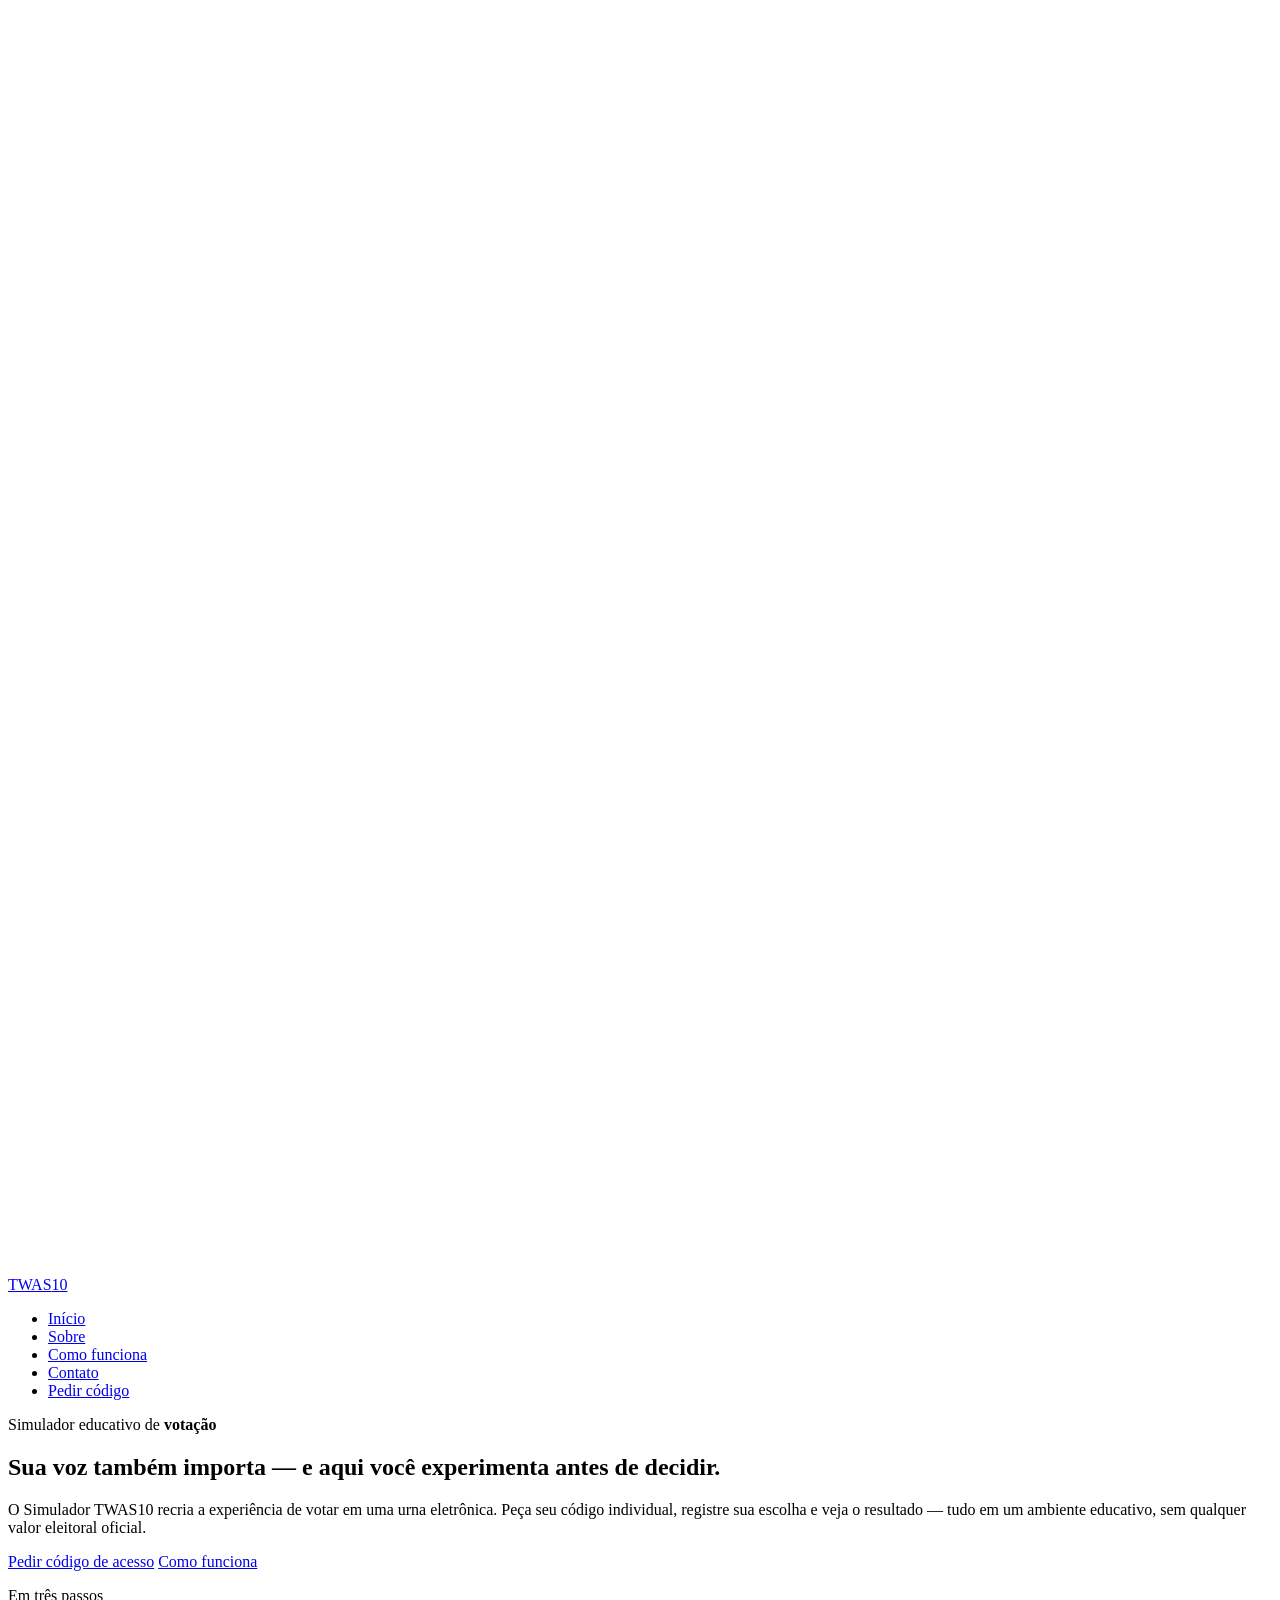
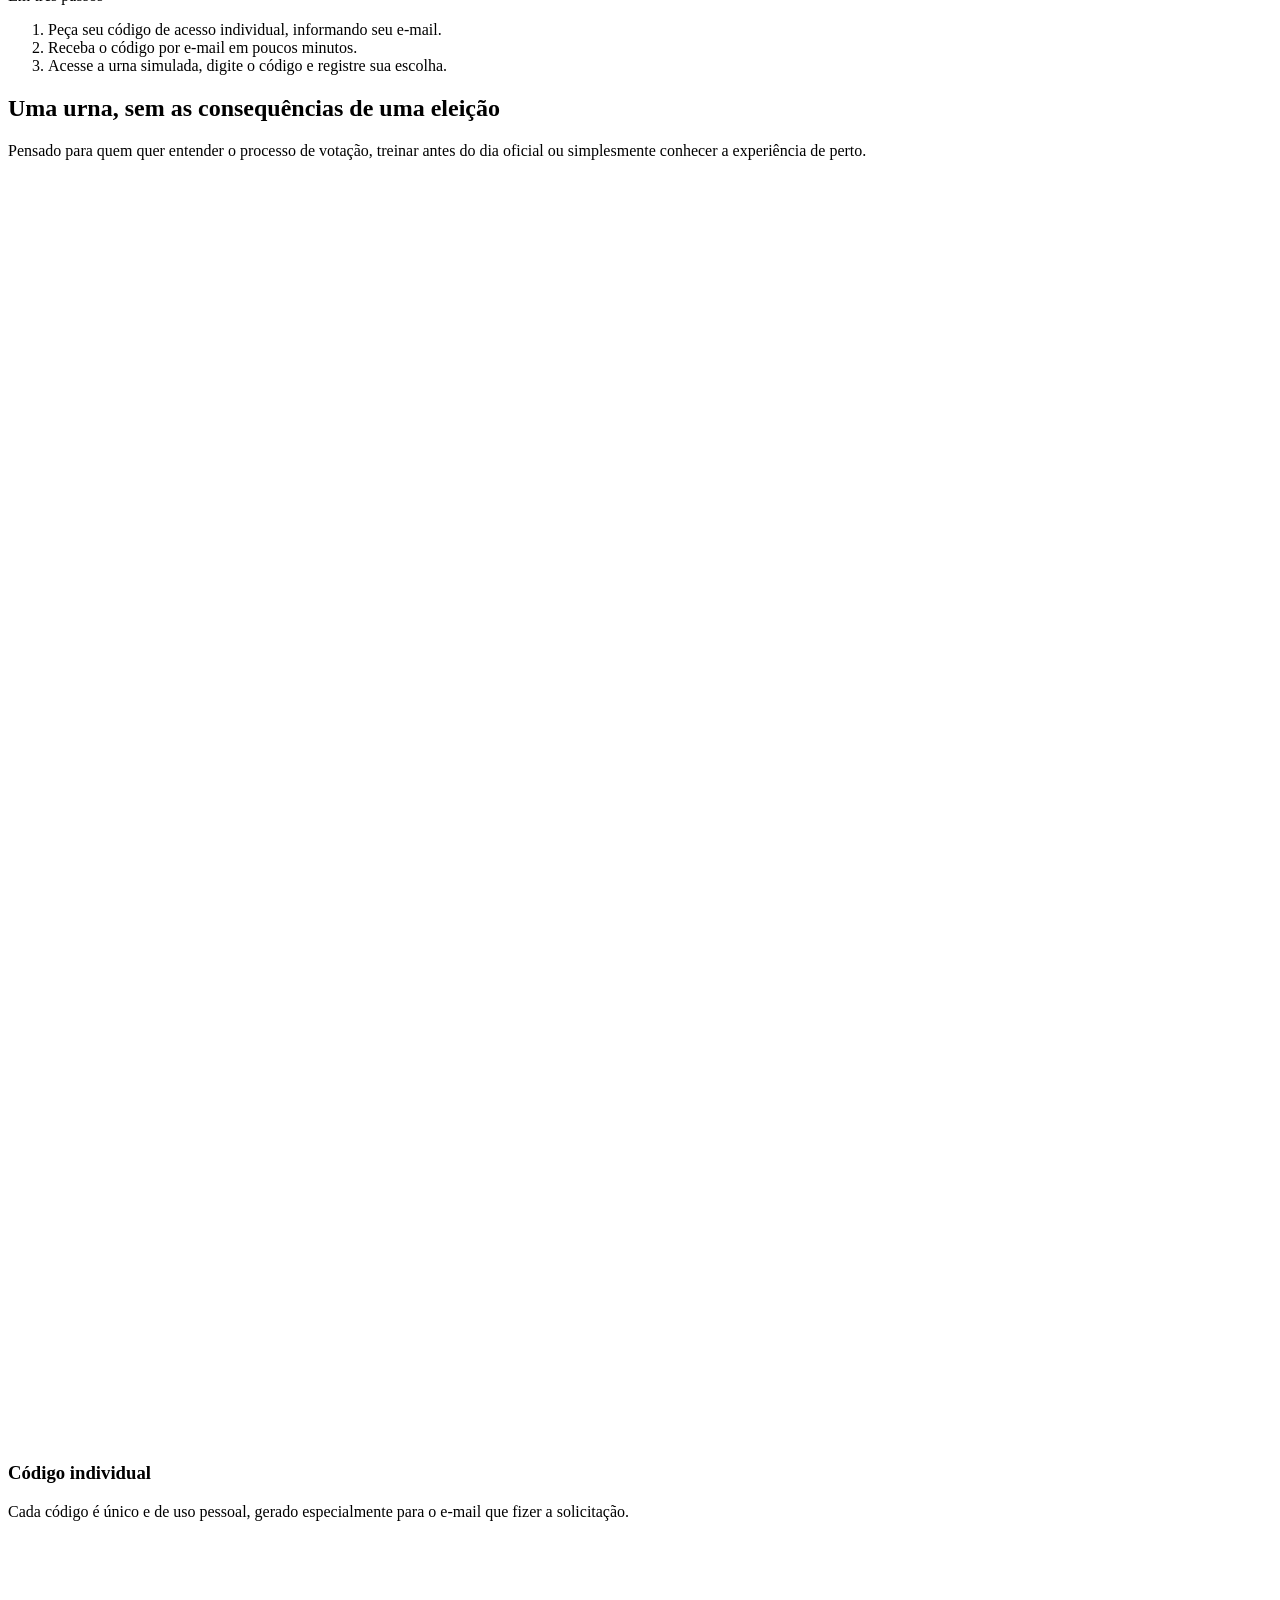
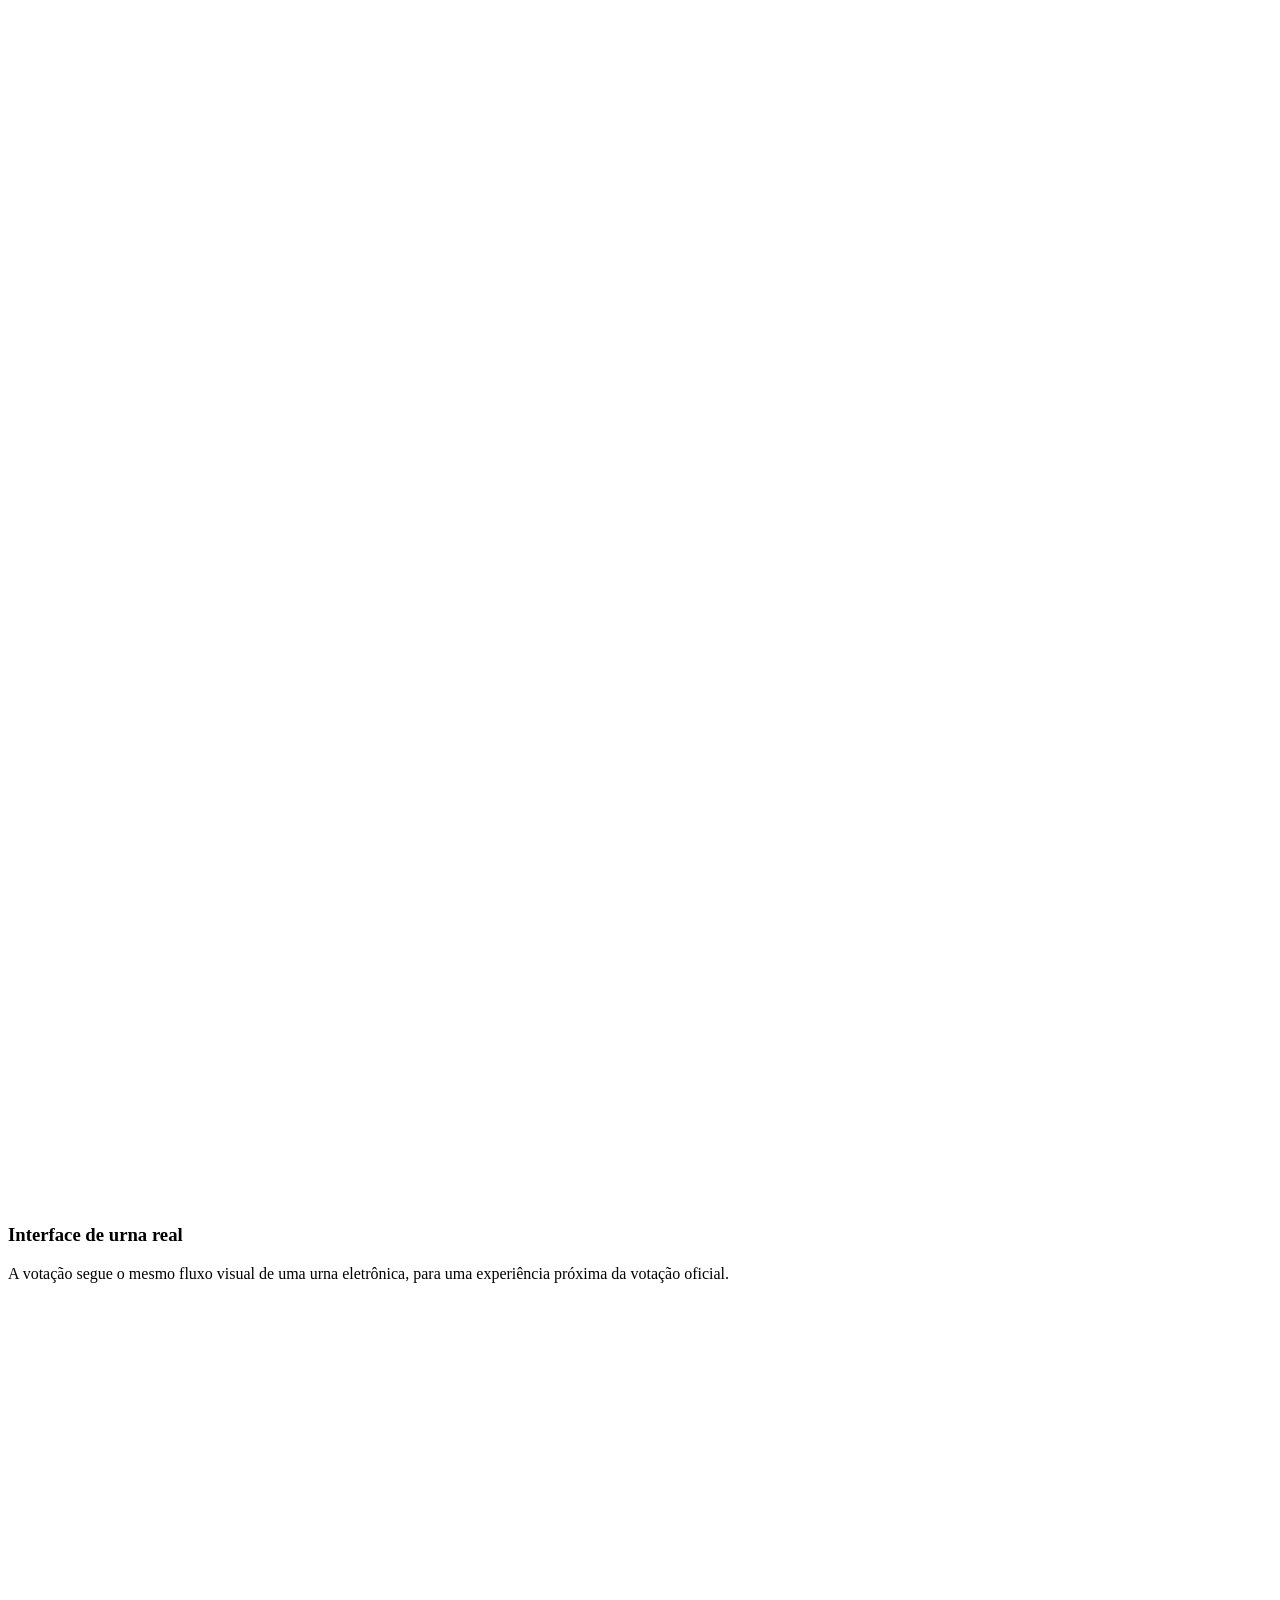
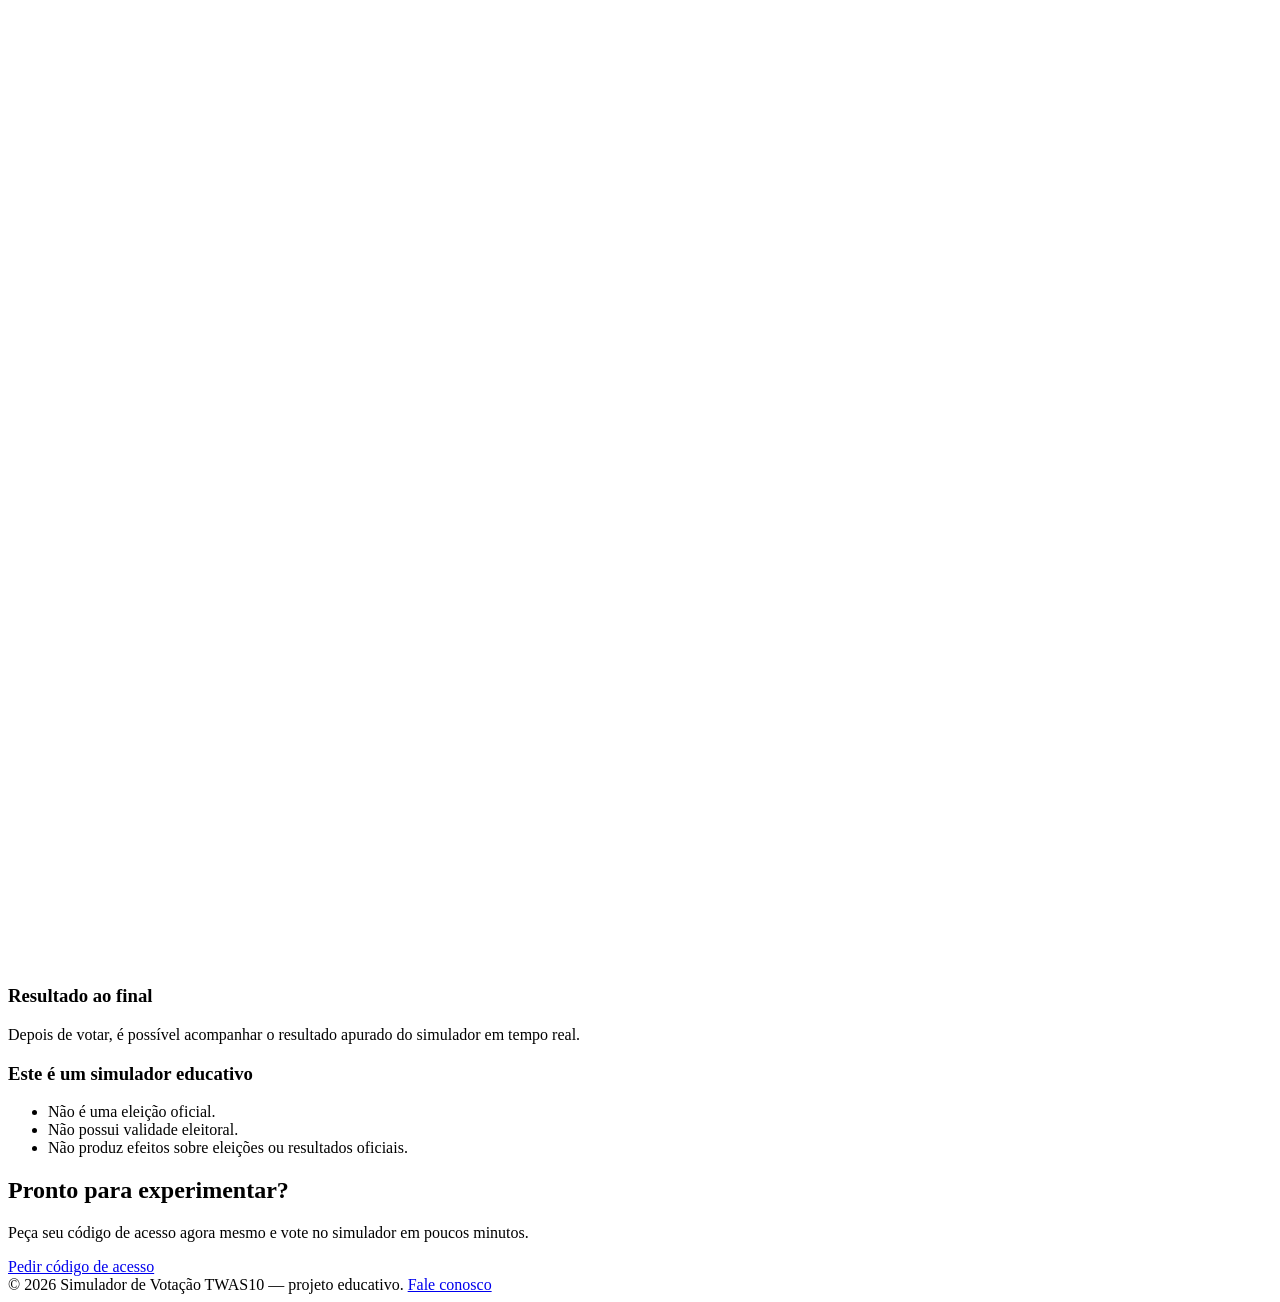
==== site/index.html @ d66e4e56 "Add initial HTML structure for TWAS10 Voting Simulator This file contains the complete HTML structur" ====
<!DOCTYPE html>
<html lang="pt-BR">
<head>
<meta charset="UTF-8">
<meta name="viewport" content="width=device-width, initial-scale=1.0">
<title>Simulador de Votação TWAS10</title>
<meta name="description" content="Simulador educativo de votação. Peça seu código de acesso e experimente como funciona uma urna eletrônica.">
<link rel="preconnect" href="https://fonts.googleapis.com">
<link rel="preconnect" href="https://fonts.gstatic.com" crossorigin>
<link href="https://fonts.googleapis.com/css2?family=Space+Grotesk:wght@500;700&family=Inter:wght@400;500;600&display=swap" rel="stylesheet">
<link rel="stylesheet" href="style.css">
</head>
<body>

<header class="site-header">
  <div class="nav-inner">
    <a class="brand" href="index.html">
      <span class="mark">
        <svg viewBox="0 0 24 24" fill="none" stroke="white" stroke-width="2.5" stroke-linecap="round" stroke-linejoin="round"><path d="M20 6 9 17l-5-5"/></svg>
      </span>
      TWAS<span class="amber">10</span>
    </a>
    <ul class="nav-links">
      <li><a href="index.html" aria-current="page">Início</a></li>
      <li><a href="sobre.html">Sobre</a></li>
      <li><a href="como-funciona.html">Como funciona</a></li>
      <li><a href="contato.html">Contato</a></li>
      <li><a class="nav-cta" href="../solicitar-acesso.html">Pedir código</a></li>
    </ul>
  </div>
</header>

<section class="hero">
  <div class="wrap">
    <div>
      <span class="eyebrow">Simulador educativo de <strong>votação</strong></span>
      <h1>Sua voz também importa — e aqui você experimenta antes de decidir.</h1>
      <p class="lede">
        O Simulador TWAS10 recria a experiência de votar em uma urna eletrônica.
        Peça seu código individual, registre sua escolha e veja o resultado —
        tudo em um ambiente educativo, sem qualquer valor eleitoral oficial.
      </p>
      <div class="hero-actions">
        <a class="btn btn-primary" href="../solicitar-acesso.html">Pedir código de acesso</a>
        <a class="btn btn-ghost" href="como-funciona.html">Como funciona</a>
      </div>
    </div>
    <div class="hero-panel">
      <p class="panel-title">Em três passos</p>
      <ol>
        <li>Peça seu código de acesso individual, informando seu e-mail.</li>
        <li>Receba o código por e-mail em poucos minutos.</li>
        <li>Acesse a urna simulada, digite o código e registre sua escolha.</li>
      </ol>
    </div>
  </div>
</section>

<section class="section-paper">
  <div class="wrap">
    <div class="section-head">
      <h2>Uma urna, sem as consequências de uma eleição</h2>
      <p>Pensado para quem quer entender o processo de votação, treinar antes do dia oficial ou simplesmente conhecer a experiência de perto.</p>
    </div>
    <div class="grid-3">
      <div class="card">
        <div class="icon">
          <svg viewBox="0 0 24 24" fill="none" stroke="white" stroke-width="2" stroke-linecap="round" stroke-linejoin="round"><rect x="3" y="11" width="18" height="10" rx="2"/><path d="M7 11V7a5 5 0 0 1 10 0v4"/></svg>
        </div>
        <h3>Código individual</h3>
        <p>Cada código é único e de uso pessoal, gerado especialmente para o e-mail que fizer a solicitação.</p>
      </div>
      <div class="card">
        <div class="icon">
          <svg viewBox="0 0 24 24" fill="none" stroke="white" stroke-width="2" stroke-linecap="round" stroke-linejoin="round"><rect x="3" y="4" width="18" height="16" rx="2"/><path d="M3 9h18M9 4v16"/></svg>
        </div>
        <h3>Interface de urna real</h3>
        <p>A votação segue o mesmo fluxo visual de uma urna eletrônica, para uma experiência próxima da votação oficial.</p>
      </div>
      <div class="card">
        <div class="icon">
          <svg viewBox="0 0 24 24" fill="none" stroke="white" stroke-width="2" stroke-linecap="round" stroke-linejoin="round"><path d="M3 3v18h18"/><path d="M7 15l4-6 3 3 5-8"/></svg>
        </div>
        <h3>Resultado ao final</h3>
        <p>Depois de votar, é possível acompanhar o resultado apurado do simulador em tempo real.</p>
      </div>
    </div>
  </div>
</section>

<section>
  <div class="wrap">
    <div class="notice">
      <h3>Este é um simulador educativo</h3>
      <ul>
        <li>Não é uma eleição oficial.</li>
        <li>Não possui validade eleitoral.</li>
        <li>Não produz efeitos sobre eleições ou resultados oficiais.</li>
      </ul>
    </div>
  </div>
</section>

<section class="cta-band">
  <div class="wrap">
    <h2>Pronto para experimentar?</h2>
    <p>Peça seu código de acesso agora mesmo e vote no simulador em poucos minutos.</p>
    <a class="btn btn-primary" href="../solicitar-acesso.html">Pedir código de acesso</a>
  </div>
</section>

<footer>
  <div class="wrap footer-inner">
    <span>© 2026 Simulador de Votação TWAS10 — projeto educativo.</span>
    <span><a href="contato.html">Fale conosco</a></span>
  </div>
</footer>

</body>
</html>
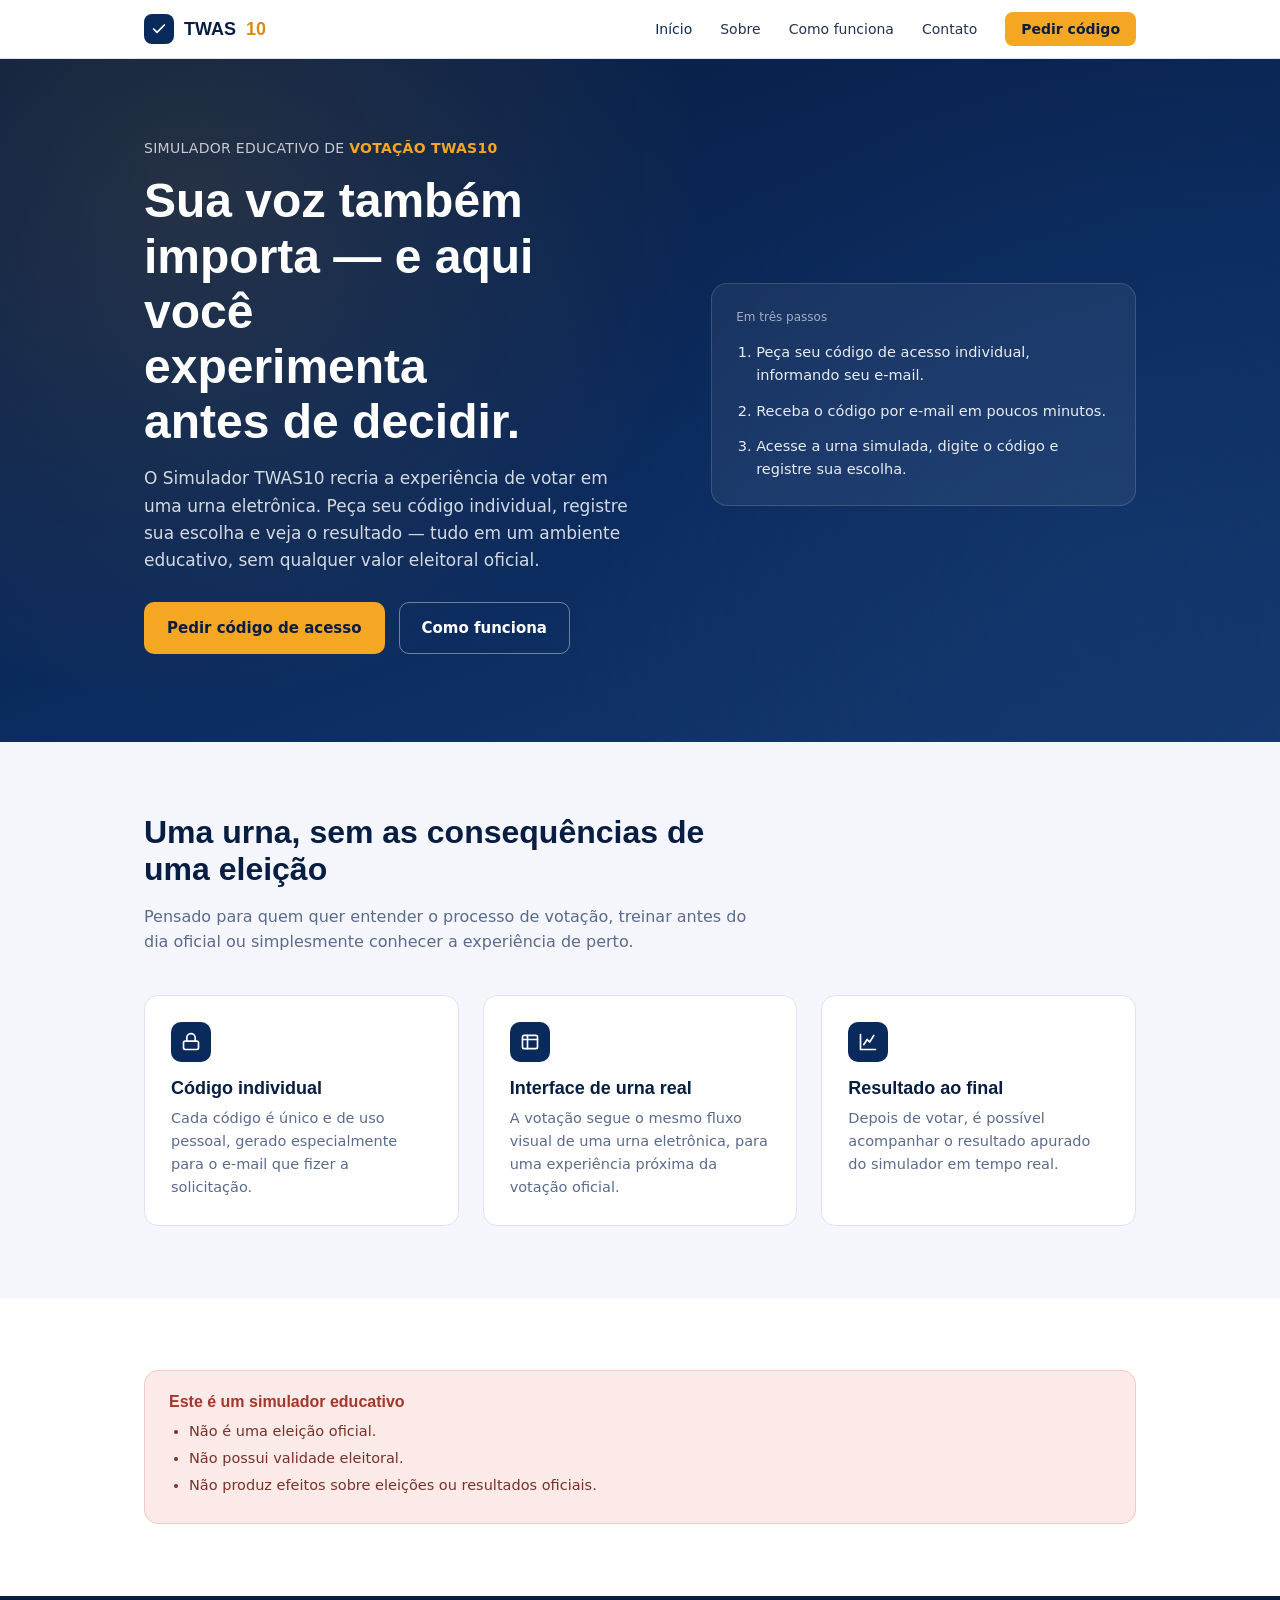
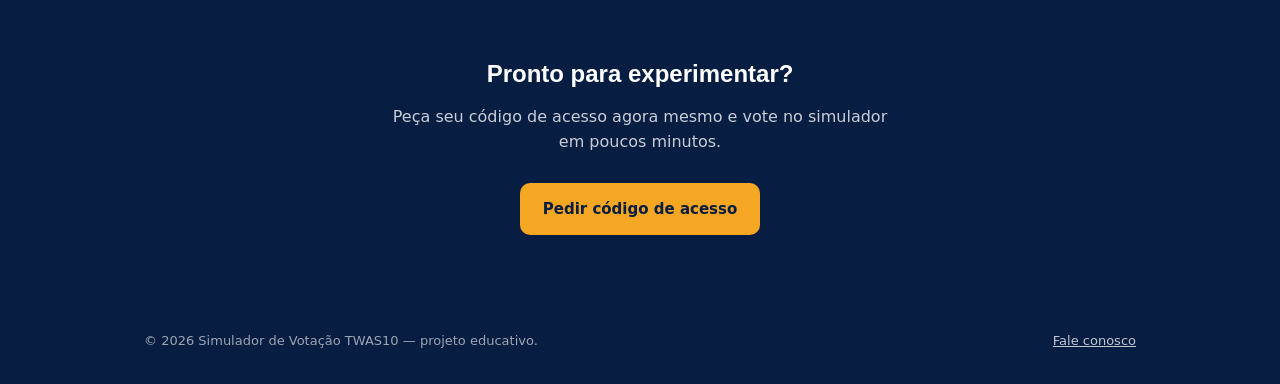
==== commit d2156a3c: "Update eyebrow text in index.html" ====
--- a/site/index.html
+++ b/site/index.html
@@ -33,7 +33,7 @@
 <section class="hero">
   <div class="wrap">
     <div>
-      <span class="eyebrow">Simulador educativo de <strong>votação</strong></span>
+      <span class="eyebrow">SIMULADOR EDUCATIVO DE <strong>VOTAÇÃO TWAS10</strong></span>
       <h1>Sua voz também importa — e aqui você experimenta antes de decidir.</h1>
       <p class="lede">
         O Simulador TWAS10 recria a experiência de votar em uma urna eletrônica.
--- a/site/style.css
+++ b/site/style.css
@@ -0,0 +1,424 @@
+/* =========================================================
+   Simulador de Votação TWAS10 — folha de estilos compartilhada
+   ========================================================= */
+
+:root {
+  --navy-deep: #071d42;
+  --navy: #0b2a5c;
+  --navy-light: #14386f;
+  --white: #ffffff;
+  --paper: #f4f6fb;
+  --amber: #f5a623;
+  --amber-dark: #d98c0f;
+  --slate: #5b6b8c;
+  --slate-dark: #24314f;
+  --green: #1f8a55;
+  --green-bg: #e7f6ee;
+  --border: #dde3f0;
+}
+
+* { box-sizing: border-box; }
+
+html { scroll-behavior: smooth; }
+
+body {
+  margin: 0;
+  font-family: 'Inter', system-ui, sans-serif;
+  color: var(--slate-dark);
+  background: var(--white);
+  line-height: 1.6;
+}
+
+h1, h2, h3 {
+  font-family: 'Space Grotesk', sans-serif;
+  color: var(--navy-deep);
+  line-height: 1.15;
+  margin: 0 0 16px;
+}
+
+p { margin: 0 0 16px; }
+
+a { color: var(--navy); }
+
+img { max-width: 100%; display: block; }
+
+.wrap {
+  max-width: 1040px;
+  margin: 0 auto;
+  padding: 0 24px;
+}
+
+/* ---------- Header / nav ---------- */
+
+.site-header {
+  position: sticky;
+  top: 0;
+  z-index: 20;
+  background: var(--white);
+  border-bottom: 1px solid var(--border);
+}
+
+.nav-inner {
+  max-width: 1040px;
+  margin: 0 auto;
+  padding: 14px 24px;
+  display: flex;
+  align-items: center;
+  justify-content: space-between;
+  gap: 16px;
+}
+
+.brand {
+  display: flex;
+  align-items: center;
+  gap: 10px;
+  text-decoration: none;
+  font-family: 'Space Grotesk', sans-serif;
+  font-weight: 700;
+  font-size: 18px;
+  color: var(--navy-deep);
+}
+
+.brand .mark {
+  width: 30px;
+  height: 30px;
+  border-radius: 8px;
+  background: var(--navy);
+  display: flex;
+  align-items: center;
+  justify-content: center;
+}
+
+.brand .mark svg { width: 16px; height: 16px; }
+
+.brand .amber { color: var(--amber-dark); }
+
+.nav-links {
+  display: flex;
+  align-items: center;
+  gap: 28px;
+  list-style: none;
+  margin: 0;
+  padding: 0;
+}
+
+.nav-links a {
+  text-decoration: none;
+  color: var(--slate-dark);
+  font-size: 14px;
+  font-weight: 500;
+}
+
+.nav-links a:hover,
+.nav-links a[aria-current="page"] {
+  color: var(--navy);
+}
+
+.nav-cta {
+  background: var(--amber);
+  color: var(--navy-deep) !important;
+  padding: 9px 16px;
+  border-radius: 8px;
+  font-weight: 600 !important;
+}
+
+.nav-cta:hover { background: var(--amber-dark); }
+
+.nav-toggle { display: none; }
+
+/* ---------- Hero ---------- */
+
+.hero {
+  background:
+    radial-gradient(circle at 15% 20%, rgba(245, 166, 35, 0.12), transparent 42%),
+    radial-gradient(circle at 88% 82%, rgba(20, 56, 111, 0.55), transparent 45%),
+    linear-gradient(160deg, var(--navy-deep) 0%, var(--navy) 55%, var(--navy-light) 100%);
+  color: var(--white);
+  padding: 76px 0 88px;
+}
+
+.hero .wrap {
+  display: grid;
+  grid-template-columns: 1.1fr 0.9fr;
+  gap: 48px;
+  align-items: center;
+}
+
+.eyebrow {
+  display: inline-block;
+  color: rgba(255,255,255,0.75);
+  font-size: 14px;
+  letter-spacing: 0.02em;
+  margin-bottom: 14px;
+}
+
+.eyebrow strong { color: var(--amber); font-weight: 600; }
+
+.hero h1 {
+  color: var(--white);
+  font-size: clamp(32px, 4.4vw, 48px);
+  max-width: 15ch;
+}
+
+.hero .lede {
+  color: rgba(255,255,255,0.82);
+  font-size: 17px;
+  max-width: 46ch;
+  margin-bottom: 28px;
+}
+
+.hero-actions {
+  display: flex;
+  gap: 14px;
+  flex-wrap: wrap;
+}
+
+.btn {
+  display: inline-block;
+  padding: 13px 22px;
+  border-radius: 10px;
+  font-weight: 600;
+  font-size: 15px;
+  text-decoration: none;
+  border: 1.5px solid transparent;
+  transition: background 0.15s ease, border-color 0.15s ease, color .15s ease;
+}
+
+.btn-primary {
+  background: var(--amber);
+  color: var(--navy-deep);
+}
+.btn-primary:hover { background: var(--amber-dark); }
+
+.btn-ghost {
+  border-color: rgba(255,255,255,0.4);
+  color: var(--white);
+}
+.btn-ghost:hover { border-color: var(--white); }
+
+.hero-panel {
+  background: rgba(255,255,255,0.06);
+  border: 1px solid rgba(255,255,255,0.14);
+  border-radius: 16px;
+  padding: 24px;
+}
+
+.hero-panel .panel-title {
+  font-size: 12px;
+  text-transform: none;
+  color: rgba(255,255,255,0.6);
+  margin-bottom: 14px;
+}
+
+.hero-panel ol {
+  margin: 0;
+  padding-left: 20px;
+  color: rgba(255,255,255,0.9);
+  font-size: 14.5px;
+}
+
+.hero-panel li { margin-bottom: 12px; }
+.hero-panel li:last-child { margin-bottom: 0; }
+
+/* ---------- Sections ---------- */
+
+section { padding: 72px 0; }
+
+.section-paper { background: var(--paper); }
+
+.section-head {
+  max-width: 60ch;
+  margin-bottom: 40px;
+}
+
+.section-head h2 { font-size: clamp(24px, 3vw, 32px); }
+
+.section-head p { color: var(--slate); font-size: 16px; }
+
+.grid-3 {
+  display: grid;
+  grid-template-columns: repeat(3, 1fr);
+  gap: 24px;
+}
+
+.grid-2 {
+  display: grid;
+  grid-template-columns: repeat(2, 1fr);
+  gap: 32px;
+}
+
+.card {
+  background: var(--white);
+  border: 1px solid var(--border);
+  border-radius: 14px;
+  padding: 26px;
+}
+
+.card .icon {
+  width: 40px;
+  height: 40px;
+  border-radius: 10px;
+  background: var(--navy);
+  display: flex;
+  align-items: center;
+  justify-content: center;
+  margin-bottom: 16px;
+}
+
+.card .icon svg { width: 20px; height: 20px; stroke: white; }
+
+.card h3 { font-size: 18px; margin-bottom: 8px; }
+
+.card p { color: var(--slate); font-size: 14.5px; margin-bottom: 0; }
+
+/* Steps (Como funciona) */
+
+.steps {
+  counter-reset: step;
+  display: flex;
+  flex-direction: column;
+  gap: 0;
+}
+
+.step {
+  display: grid;
+  grid-template-columns: 56px 1fr;
+  gap: 20px;
+  padding: 28px 0;
+  border-top: 1px solid var(--border);
+}
+
+.step:first-child { border-top: none; padding-top: 0; }
+.step:last-child { padding-bottom: 0; }
+
+.step-num {
+  width: 40px;
+  height: 40px;
+  border-radius: 999px;
+  background: var(--navy);
+  color: var(--white);
+  font-family: 'Space Grotesk', sans-serif;
+  font-weight: 700;
+  display: flex;
+  align-items: center;
+  justify-content: center;
+}
+
+.step h3 { font-size: 17px; margin-bottom: 6px; }
+.step p { color: var(--slate); margin-bottom: 0; }
+
+/* Notice / disclaimer */
+
+.notice {
+  background: #fbeae8;
+  border: 1px solid #f2c9c3;
+  border-radius: 14px;
+  padding: 22px 24px;
+}
+
+.notice h3 {
+  color: #a5362a;
+  font-size: 16px;
+  margin-bottom: 8px;
+}
+
+.notice ul {
+  margin: 0;
+  padding-left: 20px;
+  color: #7a3129;
+  font-size: 14.5px;
+}
+
+.notice li { margin-bottom: 4px; }
+
+.badge {
+  display: inline-flex;
+  align-items: center;
+  gap: 6px;
+  background: var(--green-bg);
+  color: var(--green);
+  font-size: 13px;
+  font-weight: 600;
+  padding: 6px 12px;
+  border-radius: 999px;
+  margin-bottom: 18px;
+}
+
+/* Contact */
+
+.contact-list {
+  display: flex;
+  flex-direction: column;
+  gap: 16px;
+}
+
+.contact-item {
+  display: flex;
+  gap: 14px;
+  align-items: flex-start;
+  background: var(--white);
+  border: 1px solid var(--border);
+  border-radius: 12px;
+  padding: 18px 20px;
+}
+
+.contact-item .icon {
+  width: 36px;
+  height: 36px;
+  flex-shrink: 0;
+  border-radius: 9px;
+  background: var(--green-bg);
+  display: flex;
+  align-items: center;
+  justify-content: center;
+}
+
+.contact-item .icon svg { width: 18px; height: 18px; stroke: var(--green); }
+
+.contact-item h3 { font-size: 15px; margin-bottom: 4px; }
+.contact-item p { margin-bottom: 0; font-size: 14.5px; color: var(--slate); }
+.contact-item a { font-weight: 600; text-decoration: none; }
+
+/* CTA band */
+
+.cta-band {
+  background: var(--navy-deep);
+  color: var(--white);
+  text-align: center;
+  padding: 64px 0;
+}
+
+.cta-band h2 { color: var(--white); }
+.cta-band p { color: rgba(255,255,255,0.78); max-width: 50ch; margin: 0 auto 28px; }
+
+/* ---------- Footer ---------- */
+
+footer {
+  background: var(--navy-deep);
+  color: rgba(255,255,255,0.6);
+  padding: 32px 0;
+  font-size: 13px;
+}
+
+.footer-inner {
+  display: flex;
+  justify-content: space-between;
+  align-items: center;
+  flex-wrap: wrap;
+  gap: 12px;
+}
+
+.footer-inner a { color: rgba(255,255,255,0.75); }
+
+/* ---------- Responsive ---------- */
+
+@media (max-width: 780px) {
+  .nav-links { display: none; }
+  .hero .wrap { grid-template-columns: 1fr; }
+  .grid-3, .grid-2 { grid-template-columns: 1fr; }
+  .step { grid-template-columns: 40px 1fr; }
+}
+
+@media (prefers-reduced-motion: reduce) {
+  html { scroll-behavior: auto; }
+}
